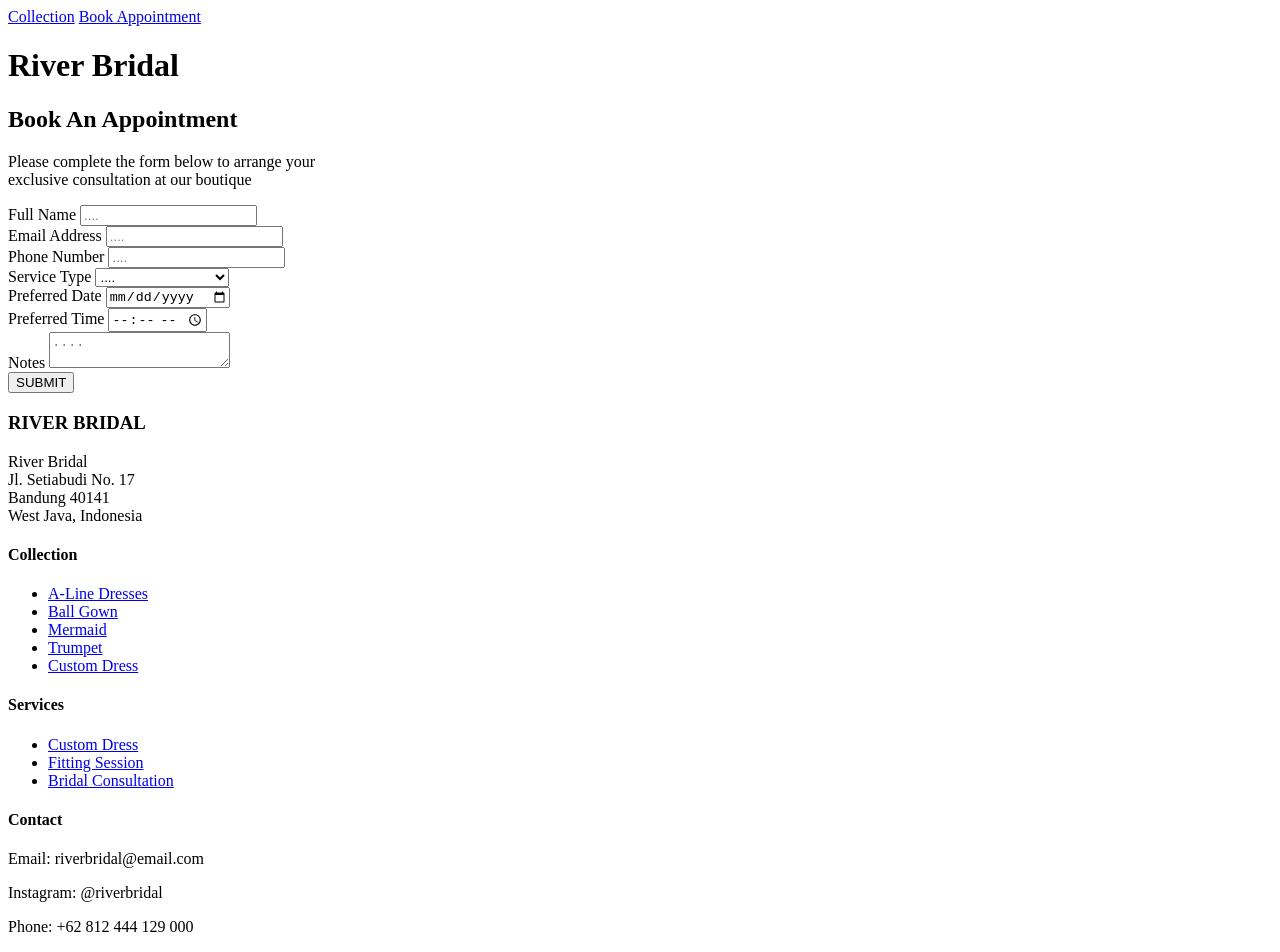
==== form.html @ c95cf99c "Add files via upload" ====
<!DOCTYPE html>
<html lang="en">
<head>
    <meta charset="UTF-8">
    <meta name="viewport" content="width=device-width, initial-scale=1.0">
    <title>River Bridal - Book An Appointment</title>
    <link rel="preconnect" href="https://fonts.googleapis.com">
    <link rel="preconnect" href="https://fonts.gstatic.com" crossorigin>
    <link href="https://fonts.googleapis.com/css2?family=Playfair+Display:ital,wght@0,600;1,700&family=Poppins:wght@400;500;600&display=swap" rel="stylesheet">
    <link rel="stylesheet" href="style.css">
</head>
<body>

    <header class="hero">
        <div class="hero-overlay"></div>
        <nav class="navbar">
            <a href="collection.html" class="nav-btn">Collection</a>
            <a href="form.html" class="nav-btn btn-active">Book Appointment</a>
        </nav>
        <h1 class="hero-title">River Bridal</h1>
    </header>

    <main class="form-container">
        
        <h2 class="main-title">Book An Appointment</h2>

        <div class="form-card">
            <p class="form-instruction">
                Please complete the form below to arrange your<br>
                exclusive consultation at our boutique
            </p>

            <form action="thankyou.html" method="GET">
                
                <div class="form-group">
                    <label for="fullname">Full Name</label>
                    <input type="text" id="fullname" name="fullname" placeholder="...." required>
                </div>

                <div class="form-group">
                    <label for="email">Email Address</label>
                    <input type="email" id="email" name="email" placeholder="...." required>
                </div>

                <div class="form-group">
                    <label for="phone">Phone Number</label>
                    <input type="tel" id="phone" name="phone" placeholder="...." required>
                </div>

                <div class="form-group">
                    <label for="service">Service Type</label>
                    <select id="service" name="service" required>
                        <option value="" disabled selected hidden>....</option>
                        <option value="Custom Dress">Custom Dress</option>
                        <option value="Fitting Session">Fitting Session</option>
                        <option value="Bridal Consultation">Bridal Consultation</option>
                    </select>
                </div>

                <div class="form-group">
                    <label for="date">Preferred Date</label>
                    <input type="date" id="date" name="date" required>
                </div>

                <div class="form-group">
                    <label for="time">Preferred Time</label>
                    <input type="time" id="time" name="time" required>
                </div>

                <div class="form-group">
                    <label for="notes">Notes</label>
                    <textarea id="notes" name="notes" placeholder="...."></textarea>
                </div>

                <div class="form-submit-wrapper">
                    <button type="submit" class="btn-submit">SUBMIT</button>
                </div>

            </form>
        </div>

    </main>

    <footer class="footer">
        <div class="footer-content">
            <div class="footer-brand">
                <h3>RIVER BRIDAL</h3>
                <p>River Bridal<br>Jl. Setiabudi No. 17<br>Bandung 40141<br>West Java, Indonesia</p>
            </div>
            
            <div class="footer-links">
                <h4>Collection</h4>
                <ul>
                    <li><a href="collection.html">A-Line Dresses</a></li>
                    <li><a href="collection.html">Ball Gown</a></li>
                    <li><a href="collection.html">Mermaid</a></li>
                    <li><a href="collection.html">Trumpet</a></li>
                    <li><a href="collection.html">Custom Dress</a></li>
                </ul>
            </div>

            <div class="footer-links">
                <h4>Services</h4>
                <ul>
                    <li><a href="#">Custom Dress</a></li>
                    <li><a href="#">Fitting Session</a></li>
                    <li><a href="#">Bridal Consultation</a></li>
                </ul>
            </div>

            <div class="footer-links">
                <h4>Contact</h4>
                <p>Email: riverbridal@email.com</p>
                <p>Instagram: @riverbridal</p>
                <p>Phone: +62 812 444 129 000</p>
            </div>
        </div>
        <div class="footer-bottom"></div>
    </footer>

<script>
    // Ambil form dan tombol submit
    const formPernikahan = document.querySelector('form');
    const tombolSubmit = document.querySelector('button[type="submit"]');

    // Saat form disubmit
    formPernikahan.addEventListener('submit', function(event) {
        event.preventDefault();

        // Efek loading
        tombolSubmit.innerText = "PROCESSING...";
        tombolSubmit.style.opacity = "0.6";
        tombolSubmit.style.cursor = "not-allowed";

        // Tunggu 1.5 detik lalu pindah halaman
        setTimeout(() => {
            window.location.href = formPernikahan.getAttribute('action');
        }, 1500);
    });
</script>



</body>
</html>
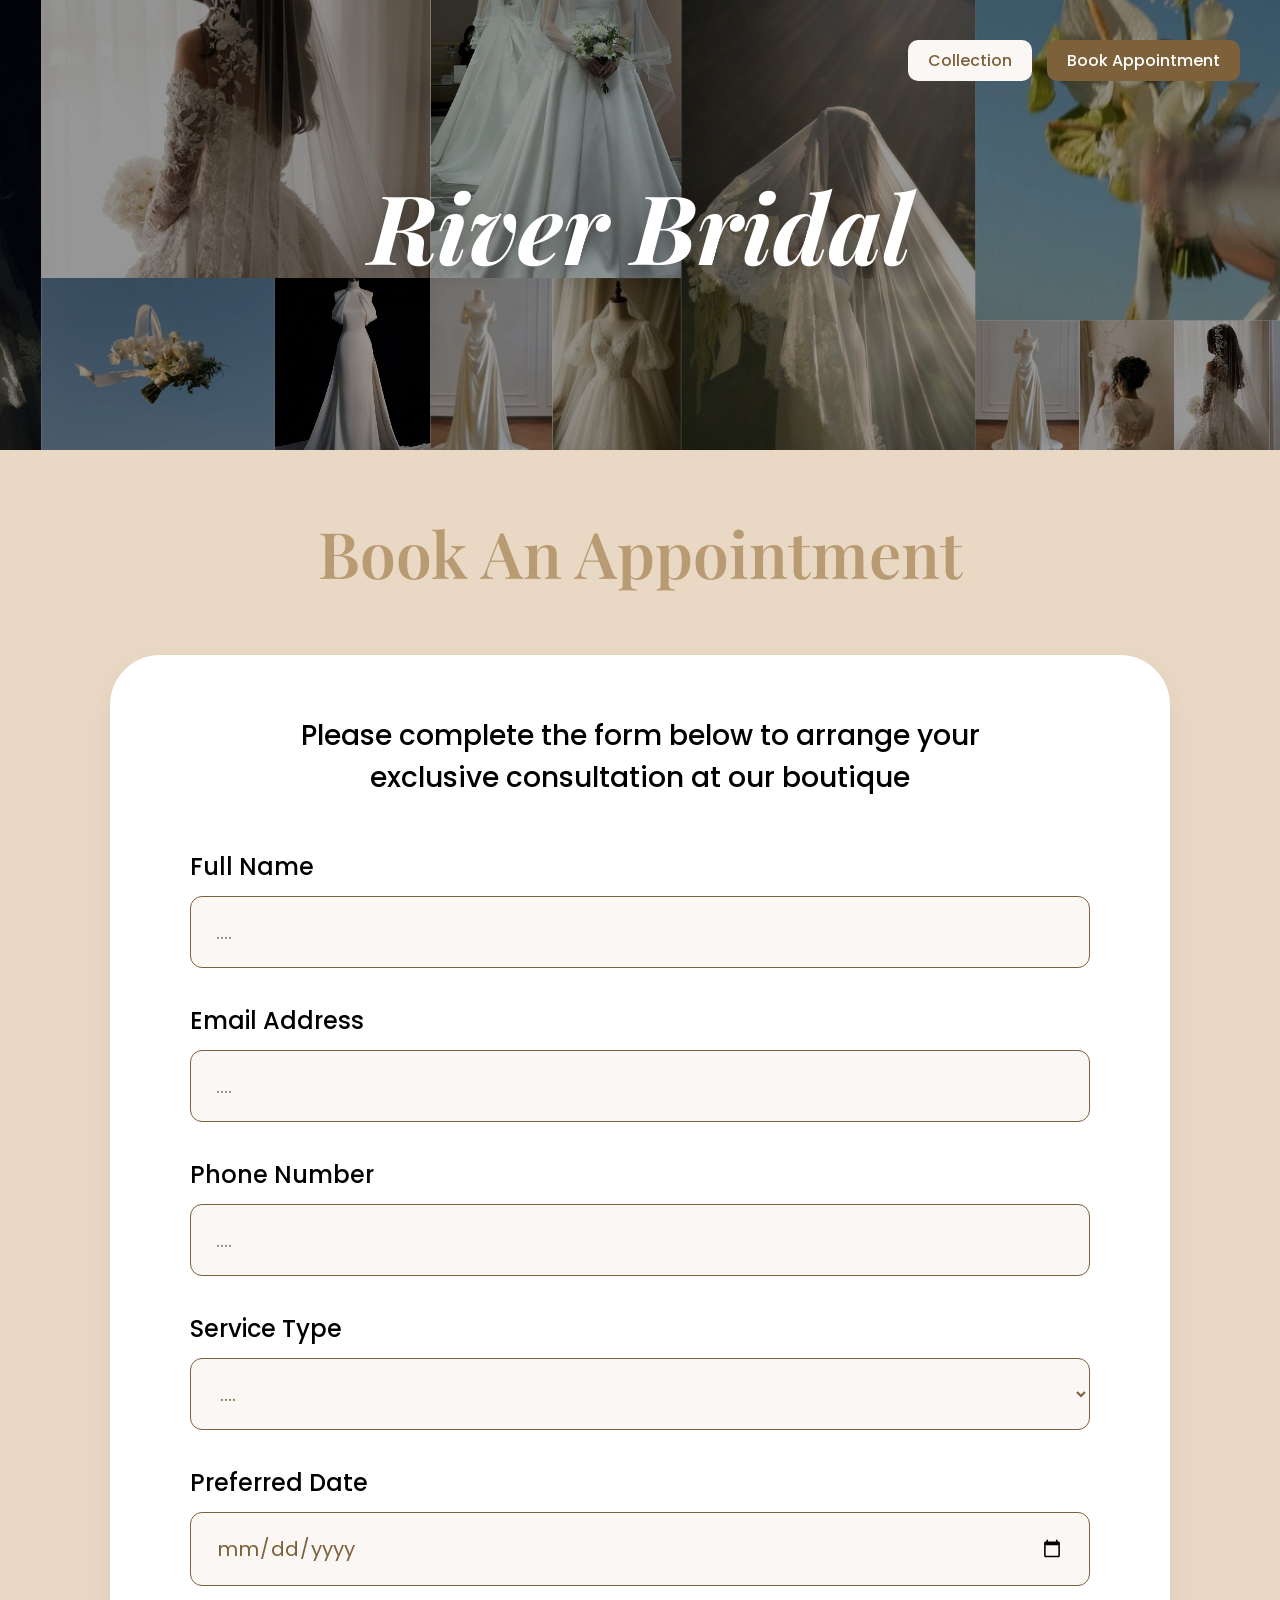
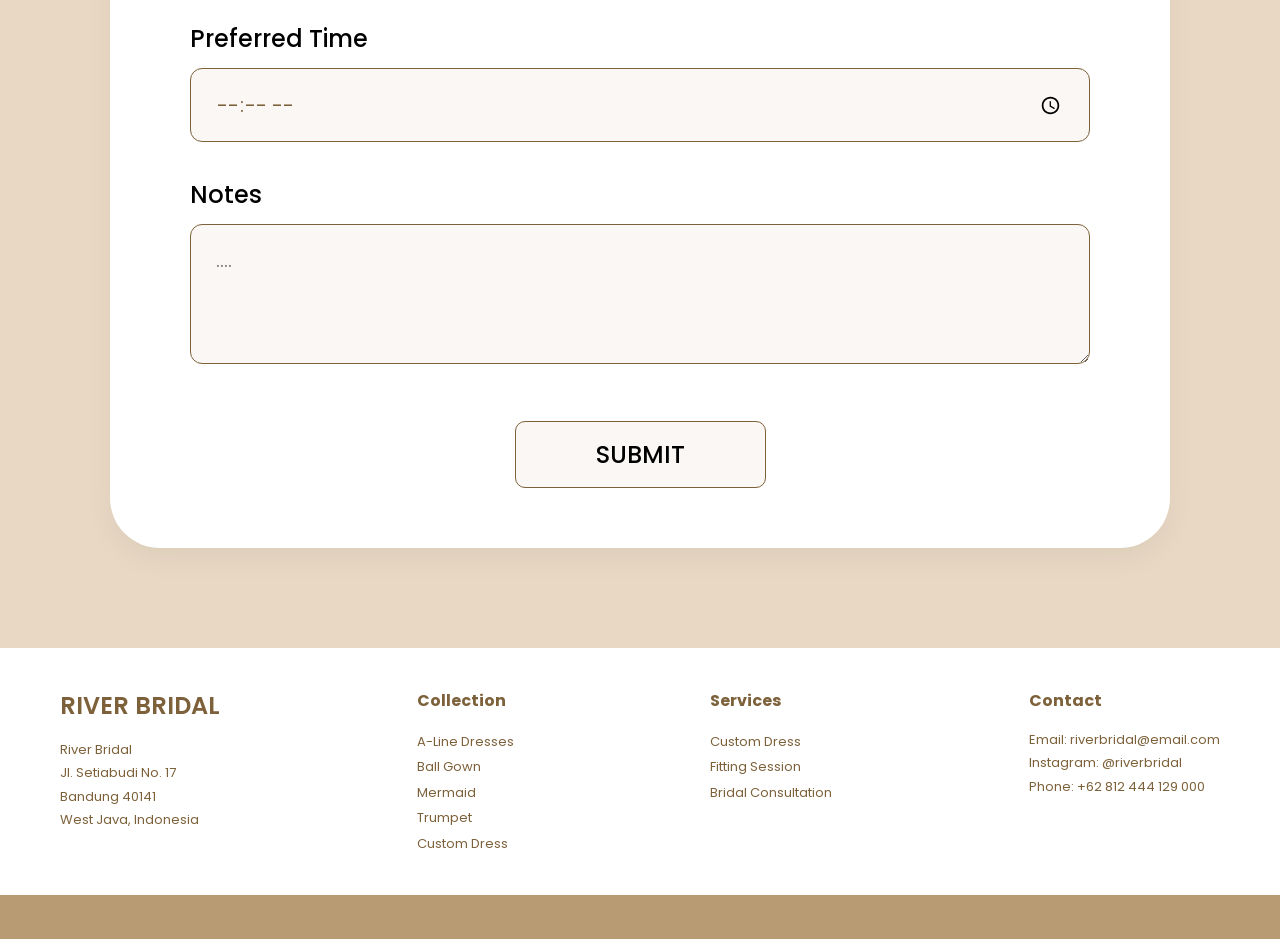
==== commit ae2b3e7d: "Update form.html" ====
--- a/form.html
+++ b/form.html
@@ -119,11 +119,11 @@
     </footer>
 
 <script>
-    // Ambil form dan tombol submit
+    
     const formPernikahan = document.querySelector('form');
     const tombolSubmit = document.querySelector('button[type="submit"]');
 
-    // Saat form disubmit
+    
     formPernikahan.addEventListener('submit', function(event) {
         event.preventDefault();
 
@@ -142,4 +142,4 @@
 
 
 </body>
-</html>+</html>
--- a/style.css
+++ b/style.css
@@ -0,0 +1,624 @@
+/* ==========================================================================
+   0. RESET & BASE GLOBAL STYLES (Dipakai di Semua Halaman)
+   ========================================================================== */
+* {
+    margin: 0;
+    padding: 0;
+    box-sizing: border-box;
+}
+
+body {
+    font-family: 'Poppins', sans-serif;
+    background-color: #E8D8C4;
+    color: #333333;
+    overflow-x: hidden;
+}
+
+/* --- HERO BANNER & NAVBAR (Global) --- */
+.hero {
+    position: relative;
+    width: 100%;
+    height: 450px;
+    background-image: url(hero.png); /* Ganti dengan link gambar kolase utama Anda */
+    background-size: cover;
+    background-position: center;
+    display: flex;
+    flex-direction: column;
+    justify-content: center;
+    align-items: center;
+}
+
+.hero-overlay {
+    position: absolute;
+    top: 0;
+    left: 0;
+    width: 100%;
+    height: 100%;
+    background-color: rgba(0, 0, 0, 0.4);
+    z-index: 1;
+}
+
+.navbar {
+    position: absolute;
+    top: 40px;
+    right: 40px;
+    display: flex;
+    gap: 15px;
+    z-index: 2;
+}
+
+.nav-btn {
+    display: inline-block;
+    padding: 8px 20px;
+    background-color: #FBF7F4;
+    color: #7D613A;
+    text-decoration: none;
+    font-size: 16px;
+    font-weight: 500;
+    border-radius: 10px;
+    transition: all 0.3s ease;
+}
+
+.nav-btn:hover, .nav-btn.btn-active {
+    background-color: #7D613A;
+    color: #FFFFFF;
+}
+
+.hero-title {
+    position: relative;
+    z-index: 2;
+    font-family: 'Playfair Display', serif;
+    font-style: italic;
+    font-weight: 700;
+    font-size: 96px;
+    color: #FFFFFF;
+    text-shadow: 0px 4px 20px rgba(0, 0, 0, 0.25);
+}
+
+
+/* ==========================================================================
+   1. DESKTOP 1: LANDING PAGE / HOME STYLES
+   ========================================================================== */
+.main-content {
+    max-width: 1300px;
+    margin: 100px auto 140px auto;
+    padding: 0 20px;
+    display: flex;
+    justify-content: space-between;
+    align-items: center;
+    gap: 40px;
+}
+
+/* Tumpukan 3 Foto Kiri */
+.photo-stack {
+    position: relative;
+    width: 650px;
+    height: 750px;
+    flex-shrink: 0;
+}
+
+.photo-stack img {
+    position: absolute;
+    object-fit: cover;
+    border-radius: 16px;
+    box-shadow: 0px 10px 25px rgba(0, 0, 0, 0.2);
+    transition: transform 0.4s ease;
+}
+
+.img-back-left {
+    width: 320px;
+    height: 480px;
+    left: 0;
+    top: 50px;
+    transform: rotate(-8deg);
+    opacity: 0.75;
+    z-index: 1;
+}
+
+.img-back-right {
+    width: 340px;
+    height: 460px;
+    right: 40px;
+    top: 0;
+    transform: rotate(8deg);
+    opacity: 0.85;
+    z-index: 2;
+}
+
+.img-front {
+    width: 380px;
+    height: 490px;
+    left: 110px;
+    bottom: 0;
+    opacity: 1;
+    z-index: 3;
+}
+
+.photo-stack:hover .img-front {
+    transform: scale(1.03);
+}
+
+/* Kotak Teks Deskripsi Kanan (Melengkung Cantik) */
+.brand-description-box {
+    flex-grow: 1;
+    background-color: #F8F7F3;
+    padding: 80px 60px;
+    border-top-left-radius: 120px 400px;
+    border-bottom-left-radius: 120px 400px;
+    border-top-right-radius: 20px;
+    border-bottom-right-radius: 20px;
+    box-shadow: -5px 10px 30px rgba(0, 0, 0, 0.05);
+    max-width: 520px;
+    min-height: 680px;
+    display: flex;
+    flex-direction: column;
+    justify-content: center;
+}
+
+.brand-title {
+    font-size: 42px;
+    font-weight: 600;
+    color: #7D613A;
+    letter-spacing: 2px;
+    margin-bottom: 40px;
+    text-align: center;
+}
+
+.brand-text p {
+    font-size: 22px;
+    color: #7D613A;
+    line-height: 1.8;
+    margin-bottom: 25px;
+}
+
+
+/* ==========================================================================
+   2. DESKTOP 2: OUR COLLECTION STYLES
+   ========================================================================== */
+.collection-container {
+    max-width: 1200px;
+    margin: 60px auto 100px auto;
+    padding: 0 20px;
+}
+
+.main-title {
+    font-family: 'Playfair Display', serif;
+    font-weight: 600;
+    font-size: 64px;
+    color: #B89B72;
+    text-align: center;
+    margin-bottom: 60px;
+}
+
+/* Baris Item Gaun */
+.collection-item {
+    display: flex;
+    align-items: center;
+    gap: 40px;
+    margin-bottom: 50px;
+    width: 100%;
+}
+
+.image-wrapper {
+    flex-shrink: 0;
+}
+
+.image-wrapper img {
+    width: 260px;
+    height: 320px;
+    object-fit: cover;
+    border-radius: 16px;
+    box-shadow: 0px 4px 15px rgba(0, 0, 0, 0.25);
+    display: block;
+}
+
+/* Card Deskripsi Putih */
+.details-box {
+    flex-grow: 1;
+    background-color: #FFFFFF;
+    border-radius: 40px;
+    overflow: hidden;
+    min-height: 290px;
+    display: flex;
+    flex-direction: column;
+    box-shadow: 0px 4px 15px rgba(0, 0, 0, 0.05);
+}
+
+.badge-title {
+    background-color: #D9D9D9;
+    color: #7D613A;
+    text-align: center;
+    font-size: 24px;
+    font-weight: 500;
+    padding: 8px 0;
+    width: 100%;
+}
+
+.box-content {
+    padding: 30px 40px;
+    display: flex;
+    justify-content: space-between;
+    align-items: center;
+    gap: 30px;
+    flex-grow: 1;
+}
+
+.description {
+    font-size: 20px;
+    color: #7D613A;
+    line-height: 1.6;
+    max-width: 70%;
+}
+
+/* Lingkaran Pilihan Warna */
+.color-options {
+    display: flex;
+    gap: 15px;
+    flex-shrink: 0;
+}
+
+.color-dot {
+    width: 45px;
+    height: 45px;
+    border-radius: 50%;
+    border: 1px solid #000000;
+    display: inline-block;
+}
+
+.color-black { background-color: #000000; }
+.color-cream { background-color: #FBF7F4; }
+.color-white { background-color: #FFFFFF; }
+.color-offwhite { background-color: #F8F7F3; }
+
+
+/* ==========================================================================
+   3. DESKTOP 3: BOOK AN APPOINTMENT (PERBAIKAN FORM TOTAL)
+   ========================================================================== */
+.form-container {
+    max-width: 1100px; /* Pengunci lebar form biar tidak melar selayar laptop */
+    margin: 60px auto 100px auto;
+    padding: 0 20px;
+}
+
+/* Kotak Form Putih Utama */
+.form-card {
+    background-color: #FFFFFF;
+    border-radius: 50px;
+    padding: 60px 80px;
+    box-shadow: 0px 10px 30px rgba(0, 0, 0, 0.05);
+}
+
+.form-instruction {
+    font-size: 28px;
+    font-weight: 500;
+    color: #000000;
+    text-align: center;
+    line-height: 1.5;
+    margin-bottom: 50px;
+}
+
+/* Grup Input Form */
+.form-group {
+    margin-bottom: 35px;
+}
+
+.form-group label {
+    display: block;
+    font-size: 24px;
+    font-weight: 500;
+    color: #000000;
+    margin-bottom: 12px;
+}
+
+/* Perbaikan penanganan input, dropdown select, dan text-area */
+.form-group input,
+.form-group select,
+.form-group textarea {
+    width: 100%;
+    padding: 20px 25px;
+    font-family: 'Poppins', sans-serif;
+    font-size: 20px;
+    background-color: #FBF7F4;
+    border: 1px solid #7D613A;
+    border-radius: 12px;
+    color: #7D613A;
+    outline: none;
+}
+
+.form-group textarea {
+    resize: vertical;
+    min-height: 140px;
+}
+
+/* Wrapper Tombol Submit Form Tengah */
+.form-submit-wrapper {
+    display: flex;
+    justify-content: center;
+    margin-top: 50px;
+}
+
+.btn-submit {
+    font-family: 'Poppins', sans-serif;
+    background-color: #FBF7F4;
+    color: #000000;
+    border: 1px solid #7D613A;
+    padding: 15px 80px;
+    font-size: 24px;
+    font-weight: 500;
+    border-radius: 10px;
+    cursor: pointer;
+    transition: all 0.3s ease;
+}
+
+.btn-submit:hover {
+    background-color: #7D613A;
+    color: #FFFFFF;
+}
+
+
+/* ==========================================================================
+   4. DESKTOP 4: THANK YOU / SUCCESS PAGE STYLES (PERBAIKAN TOTAL)
+   ========================================================================== */
+.success-container {
+    max-width: 1200px;
+    margin: 60px auto 100px auto;
+    padding: 0 20px;
+    display: flex;
+    flex-direction: column;
+    align-items: center; /* Membuat semua konten otomatis di tengah */
+    width: 100%;
+}
+
+.success-header {
+    text-align: center;
+    margin-bottom: 40px;
+}
+
+.title-thankyou {
+    font-family: 'Cormorant Garamond', serif;
+    font-weight: 600;
+    font-size: 96px;
+    color: #4A382B;
+    line-height: 1;
+}
+
+.title-booking {
+    font-family: 'Allura', cursive;
+    font-weight: 400;
+    font-size: 76px;
+    color: #D1B07A;
+    margin-top: -10px;
+}
+
+/* Lingkaran Cokelat Pembungkus Centang */
+.checkmark-wrapper {
+    margin-bottom: 50px;
+    display: flex;
+    justify-content: center;
+    width: 100%;
+}
+
+/* ==========================================================================
+   PERBAIKAN PRESISI POSISI & BENTUK CENTANG DI TENGAH LINGKARAN
+   ========================================================================== */
+.checkmark-circle {
+    width: 260px;
+    height: 260px;
+    background-color: #7D613B;
+    border: 10px solid #FFFFFF;
+    border-radius: 50%;
+    position: relative;
+    box-shadow: 0px 4px 15px rgba(0, 0, 0, 0.15);
+}
+
+/* Mengatur posisi batang pendek kiri */
+.checkmark-stem {
+    position: absolute;
+    width: 24px;
+    height: 60px; /* Ditambah sedikit agar sambungan lebih tebal */
+    background-color: #FFFFFF;
+    left: 80px;  /* Geser sedikit ke kanan */
+    top: 100px;  /* Naikin sedikit ke atas */
+    transform: rotate(-45deg);
+    transform-origin: left bottom;
+    border-radius: 5px;
+}
+
+/* Mengatur posisi batang panjang kanan */
+.checkmark-kick {
+    position: absolute;
+    width: 110px; /* Disesuaikan panjangnya */
+    height: 24px;
+    background-color: #FFFFFF;
+    left: 80px;  /* Samakan titik tumpu kirinya */
+    top: 136px;  /* Naikkan posisi agar tidak terlalu rendah */
+    transform: rotate(-45deg);
+    transform-origin: left top;
+    border-radius: 5px;
+}
+
+
+/* Teks Status Utama (Diposisikan Tengah & Lebar Pas) */
+.status-message {
+    font-size: 26px;
+    font-weight: 500;
+    color: #7D613A;
+    text-align: center;
+    line-height: 1.6;
+    width: 100%;
+    max-width: 950px;
+    margin-bottom: 60px;
+    display: block; /* Memaksa teks kembali normal tidak menyusut */
+}
+
+/* Kotak Quote Putih */
+.quote-box {
+    width: 100%;
+    max-width: 1000px;
+    background-color: rgba(255, 255, 255, 0.7);
+    border-radius: 24px;
+    padding: 50px 40px;
+    box-shadow: 0px 8px 25px rgba(0, 0, 0, 0.1);
+    text-align: center;
+    margin-bottom: 60px;
+}
+
+.divider-line {
+    position: relative;
+    width: 80%;
+    height: 1px;
+    background-color: #B89B72;
+    margin: 0 auto 30px auto;
+}
+
+.divider-line .dot {
+    position: absolute;
+    width: 16px;
+    height: 16px;
+    background-color: #B89B72;
+    border-radius: 50%;
+    top: 50%;
+    left: 50%;
+    transform: translate(-50%, -50%);
+}
+
+.quote-title {
+    font-family: 'Playfair Display', serif;
+    font-weight: 600;
+    font-size: 38px;
+    color: #4A382B;
+    margin-bottom: 20px;
+}
+
+.quote-text {
+    font-size: 24px;
+    font-weight: 500;
+    color: #7D613A;
+    line-height: 1.6;
+}
+
+/* Area Tombol Aksi */
+.action-buttons {
+    width: 100%;
+    max-width: 1000px;
+    display: flex;
+    flex-direction: column;
+    gap: 20px;
+}
+
+.btn {
+    display: block;
+    width: 100%;
+    padding: 22px 0;
+    font-size: 24px;
+    font-weight: 600;
+    text-align: center;
+    text-decoration: none;
+    border-radius: 20px;
+    transition: all 0.3s ease;
+}
+
+.btn-primary {
+    background-color: #B89B72;
+    color: #F4ECE2;
+}
+
+.btn-primary:hover {
+    background-color: #9A7E56;
+    box-shadow: 0px 4px 15px rgba(184, 155, 114, 0.4);
+}
+
+.btn-secondary {
+    background-color: #E8D8C4;
+    color: #7D613A;
+    border: 4px solid #B89B72;
+}
+
+.btn-secondary:hover {
+    background-color: #B89B72;
+    color: #FFFFFF;
+}
+
+
+/* ==========================================================================
+   5. FOOTER SECTION STYLES (Dipakai di Semua Halaman)
+   ========================================================================== */
+.footer {
+    background-color: #FFFFFF;
+    padding-top: 40px;
+    width: 100%;
+}
+
+.footer-content {
+    max-width: 1200px;
+    margin: 0 auto;
+    padding: 0 20px 40px 20px;
+    display: flex;
+    justify-content: space-between;
+    flex-wrap: wrap;
+    gap: 30px;
+}
+
+.footer-brand h3, .footer-links h4 {
+    color: #7D613A;
+    margin-bottom: 15px;
+}
+
+.footer-brand h3 { font-size: 24px; font-weight: 600; }
+.footer-brand p, .footer-links p, .footer-links ul li a {
+    font-size: 13px;
+    color: #7D613A;
+    line-height: 1.8;
+}
+
+.footer-links ul { list-style: none; }
+.footer-links ul li a { text-decoration: none; }
+.footer-links ul li a:hover { text-decoration: underline; }
+
+.footer-bottom {
+    height: 44px;
+    background-color: #B89B72;
+    width: 100%;
+}
+
+
+/* ==========================================================================
+   6. RESPONSIVE LAYOUT (Tablet & Mobile Global)
+   ========================================================================== */
+@media (max-width: 1100px) {
+    /* Home View */
+    .main-content { flex-direction: column; margin: 60px auto; }
+    .photo-stack { width: 100%; max-width: 550px; height: 600px; }
+    .img-back-left { width: 240px; height: 360px; }
+    .img-back-right { width: 260px; height: 350px; right: 20px; }
+    .img-front { width: 280px; height: 380px; left: 80px; }
+    .brand-description-box { max-width: 100%; border-radius: 40px; padding: 40px 30px; min-height: auto; }
+    .hero-title { font-size: 60px; }
+
+    /* Collection View */
+    .collection-item { flex-direction: column; align-items: center; }
+    .box-content { flex-direction: column; text-align: center; padding: 20px; }
+    .description { max-width: 100%; font-size: 16px; }
+    .main-title { font-size: 44px; }
+
+    /* Form View */
+    .form-card { padding: 40px 30px; border-radius: 30px; }
+    .form-instruction { font-size: 20px; }
+    .form-group label { font-size: 18px; }
+    .form-group input, .form-group select, .form-group textarea { font-size: 16px; }
+    .btn-submit { width: 100%; padding: 15px 0; }
+
+    /* Thank You View */
+    .title-thankyou { font-size: 64px; }
+    .title-booking { font-size: 50px; }
+    .checkmark-circle { width: 214.91px; height: 159.51px; }
+    .checkmark-circle::before { left: 55px; top: 70px; height: 50px; width: 20px; }
+    .checkmark-circle::after { left: 55px; top: 100px; width: 80px; height: 20px; }
+    .status-message { font-size: 18px; }
+    .quote-title { font-size: 24px; }
+    .quote-text { font-size: 16px; }
+    .btn { font-size: 18px; padding: 15px 0; }
+    
+    /* Footer View */
+    .footer-content { flex-direction: column; }
+}
